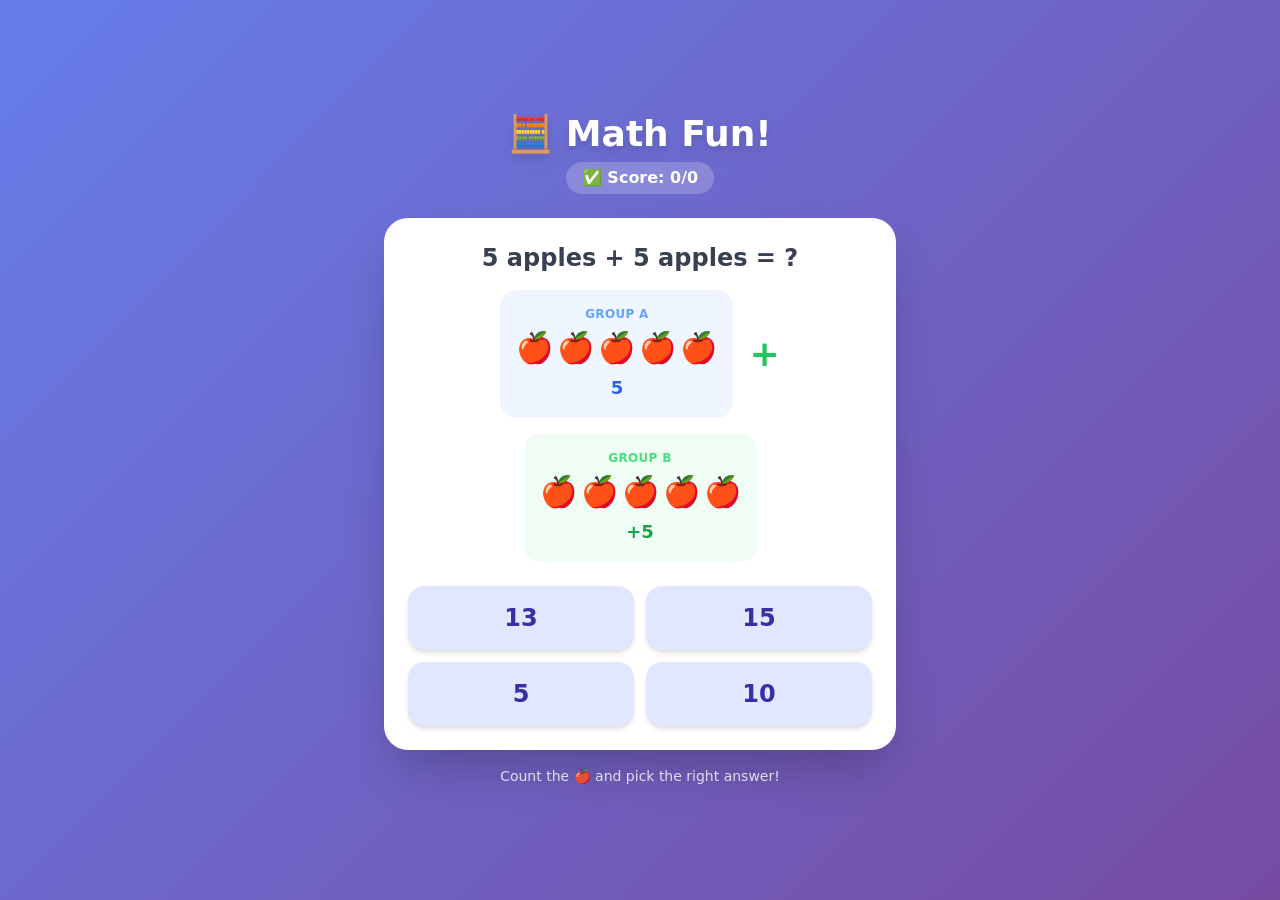
==== charlie-math-game/index.html @ 93c5af6c "Add files via upload" ====
<!DOCTYPE html>
<html lang="en">
  <head>
    <meta charset="UTF-8" />
    <link rel="icon" type="image/svg+xml" href="data:image/svg+xml,<svg xmlns='http://www.w3.org/2000/svg' viewBox='0 0 100 100'><text y='.9em' font-size='90'>🧮</text></svg>" />
    <meta name="viewport" content="width=device-width, initial-scale=1.0" />
    <title>Charlie's Math Game 🧮</title>
    <script type="module" crossorigin src="/charlie-math-game/assets/index-BTXUrdqa.js"></script>
    <link rel="stylesheet" crossorigin href="/charlie-math-game/assets/index-CpV2i9ED.css">
  </head>
  <body>
    <div id="root"></div>
  </body>
</html>
---- charlie-math-game/assets/index-CpV2i9ED.css ----
*,:before,:after{--tw-border-spacing-x: 0;--tw-border-spacing-y: 0;--tw-translate-x: 0;--tw-translate-y: 0;--tw-rotate: 0;--tw-skew-x: 0;--tw-skew-y: 0;--tw-scale-x: 1;--tw-scale-y: 1;--tw-pan-x: ;--tw-pan-y: ;--tw-pinch-zoom: ;--tw-scroll-snap-strictness: proximity;--tw-gradient-from-position: ;--tw-gradient-via-position: ;--tw-gradient-to-position: ;--tw-ordinal: ;--tw-slashed-zero: ;--tw-numeric-figure: ;--tw-numeric-spacing: ;--tw-numeric-fraction: ;--tw-ring-inset: ;--tw-ring-offset-width: 0px;--tw-ring-offset-color: #fff;--tw-ring-color: rgb(59 130 246 / .5);--tw-ring-offset-shadow: 0 0 #0000;--tw-ring-shadow: 0 0 #0000;--tw-shadow: 0 0 #0000;--tw-shadow-colored: 0 0 #0000;--tw-blur: ;--tw-brightness: ;--tw-contrast: ;--tw-grayscale: ;--tw-hue-rotate: ;--tw-invert: ;--tw-saturate: ;--tw-sepia: ;--tw-drop-shadow: ;--tw-backdrop-blur: ;--tw-backdrop-brightness: ;--tw-backdrop-contrast: ;--tw-backdrop-grayscale: ;--tw-backdrop-hue-rotate: ;--tw-backdrop-invert: ;--tw-backdrop-opacity: ;--tw-backdrop-saturate: ;--tw-backdrop-sepia: ;--tw-contain-size: ;--tw-contain-layout: ;--tw-contain-paint: ;--tw-contain-style: }::backdrop{--tw-border-spacing-x: 0;--tw-border-spacing-y: 0;--tw-translate-x: 0;--tw-translate-y: 0;--tw-rotate: 0;--tw-skew-x: 0;--tw-skew-y: 0;--tw-scale-x: 1;--tw-scale-y: 1;--tw-pan-x: ;--tw-pan-y: ;--tw-pinch-zoom: ;--tw-scroll-snap-strictness: proximity;--tw-gradient-from-position: ;--tw-gradient-via-position: ;--tw-gradient-to-position: ;--tw-ordinal: ;--tw-slashed-zero: ;--tw-numeric-figure: ;--tw-numeric-spacing: ;--tw-numeric-fraction: ;--tw-ring-inset: ;--tw-ring-offset-width: 0px;--tw-ring-offset-color: #fff;--tw-ring-color: rgb(59 130 246 / .5);--tw-ring-offset-shadow: 0 0 #0000;--tw-ring-shadow: 0 0 #0000;--tw-shadow: 0 0 #0000;--tw-shadow-colored: 0 0 #0000;--tw-blur: ;--tw-brightness: ;--tw-contrast: ;--tw-grayscale: ;--tw-hue-rotate: ;--tw-invert: ;--tw-saturate: ;--tw-sepia: ;--tw-drop-shadow: ;--tw-backdrop-blur: ;--tw-backdrop-brightness: ;--tw-backdrop-contrast: ;--tw-backdrop-grayscale: ;--tw-backdrop-hue-rotate: ;--tw-backdrop-invert: ;--tw-backdrop-opacity: ;--tw-backdrop-saturate: ;--tw-backdrop-sepia: ;--tw-contain-size: ;--tw-contain-layout: ;--tw-contain-paint: ;--tw-contain-style: }*,:before,:after{box-sizing:border-box;border-width:0;border-style:solid;border-color:#e5e7eb}:before,:after{--tw-content: ""}html,:host{line-height:1.5;-webkit-text-size-adjust:100%;-moz-tab-size:4;-o-tab-size:4;tab-size:4;font-family:ui-sans-serif,system-ui,sans-serif,"Apple Color Emoji","Segoe UI Emoji",Segoe UI Symbol,"Noto Color Emoji";font-feature-settings:normal;font-variation-settings:normal;-webkit-tap-highlight-color:transparent}body{margin:0;line-height:inherit}hr{height:0;color:inherit;border-top-width:1px}abbr:where([title]){-webkit-text-decoration:underline dotted;text-decoration:underline dotted}h1,h2,h3,h4,h5,h6{font-size:inherit;font-weight:inherit}a{color:inherit;text-decoration:inherit}b,strong{font-weight:bolder}code,kbd,samp,pre{font-family:ui-monospace,SFMono-Regular,Menlo,Monaco,Consolas,Liberation Mono,Courier New,monospace;font-feature-settings:normal;font-variation-settings:normal;font-size:1em}small{font-size:80%}sub,sup{font-size:75%;line-height:0;position:relative;vertical-align:baseline}sub{bottom:-.25em}sup{top:-.5em}table{text-indent:0;border-color:inherit;border-collapse:collapse}button,input,optgroup,select,textarea{font-family:inherit;font-feature-settings:inherit;font-variation-settings:inherit;font-size:100%;font-weight:inherit;line-height:inherit;letter-spacing:inherit;color:inherit;margin:0;padding:0}button,select{text-transform:none}button,input:where([type=button]),input:where([type=reset]),input:where([type=submit]){-webkit-appearance:button;background-color:transparent;background-image:none}:-moz-focusring{outline:auto}:-moz-ui-invalid{box-shadow:none}progress{vertical-align:baseline}::-webkit-inner-spin-button,::-webkit-outer-spin-button{height:auto}[type=search]{-webkit-appearance:textfield;outline-offset:-2px}::-webkit-search-decoration{-webkit-appearance:none}::-webkit-file-upload-button{-webkit-appearance:button;font:inherit}summary{display:list-item}blockquote,dl,dd,h1,h2,h3,h4,h5,h6,hr,figure,p,pre{margin:0}fieldset{margin:0;padding:0}legend{padding:0}ol,ul,menu{list-style:none;margin:0;padding:0}dialog{padding:0}textarea{resize:vertical}input::-moz-placeholder,textarea::-moz-placeholder{opacity:1;color:#9ca3af}input::placeholder,textarea::placeholder{opacity:1;color:#9ca3af}button,[role=button]{cursor:pointer}:disabled{cursor:default}img,svg,video,canvas,audio,iframe,embed,object{display:block;vertical-align:middle}img,video{max-width:100%;height:auto}[hidden]:where(:not([hidden=until-found])){display:none}.mb-3{margin-bottom:.75rem}.mb-4{margin-bottom:1rem}.mb-6{margin-bottom:1.5rem}.mt-1{margin-top:.25rem}.mt-2{margin-top:.5rem}.mt-4{margin-top:1rem}.mt-5{margin-top:1.25rem}.flex{display:flex}.grid{display:grid}.min-h-screen{min-height:100vh}.w-full{width:100%}.min-w-24{min-width:6rem}.max-w-lg{max-width:32rem}.transform{transform:translate(var(--tw-translate-x),var(--tw-translate-y)) rotate(var(--tw-rotate)) skew(var(--tw-skew-x)) skewY(var(--tw-skew-y)) scaleX(var(--tw-scale-x)) scaleY(var(--tw-scale-y))}@keyframes pulse{50%{opacity:.5}}.animate-pulse{animation:pulse 2s cubic-bezier(.4,0,.6,1) infinite}.cursor-pointer{cursor:pointer}.grid-cols-2{grid-template-columns:repeat(2,minmax(0,1fr))}.flex-col{flex-direction:column}.flex-wrap{flex-wrap:wrap}.items-center{align-items:center}.justify-center{justify-content:center}.gap-1{gap:.25rem}.gap-2{gap:.5rem}.gap-3{gap:.75rem}.gap-4{gap:1rem}.rounded-2xl{border-radius:1rem}.rounded-3xl{border-radius:1.5rem}.rounded-full{border-radius:9999px}.bg-blue-50{--tw-bg-opacity: 1;background-color:rgb(239 246 255 / var(--tw-bg-opacity, 1))}.bg-gray-100{--tw-bg-opacity: 1;background-color:rgb(243 244 246 / var(--tw-bg-opacity, 1))}.bg-green-500{--tw-bg-opacity: 1;background-color:rgb(34 197 94 / var(--tw-bg-opacity, 1))}.bg-indigo-100{--tw-bg-opacity: 1;background-color:rgb(224 231 255 / var(--tw-bg-opacity, 1))}.bg-indigo-500{--tw-bg-opacity: 1;background-color:rgb(99 102 241 / var(--tw-bg-opacity, 1))}.bg-red-400{--tw-bg-opacity: 1;background-color:rgb(248 113 113 / var(--tw-bg-opacity, 1))}.bg-white{--tw-bg-opacity: 1;background-color:rgb(255 255 255 / var(--tw-bg-opacity, 1))}.bg-yellow-400{--tw-bg-opacity: 1;background-color:rgb(250 204 21 / var(--tw-bg-opacity, 1))}.bg-opacity-20{--tw-bg-opacity: .2}.p-4{padding:1rem}.p-6{padding:1.5rem}.px-4{padding-left:1rem;padding-right:1rem}.px-8{padding-left:2rem;padding-right:2rem}.py-1{padding-top:.25rem;padding-bottom:.25rem}.py-3{padding-top:.75rem;padding-bottom:.75rem}.py-4{padding-top:1rem;padding-bottom:1rem}.text-center{text-align:center}.text-2xl{font-size:1.5rem;line-height:2rem}.text-3xl{font-size:1.875rem;line-height:2.25rem}.text-4xl{font-size:2.25rem;line-height:2.5rem}.text-lg{font-size:1.125rem;line-height:1.75rem}.text-sm{font-size:.875rem;line-height:1.25rem}.text-xl{font-size:1.25rem;line-height:1.75rem}.text-xs{font-size:.75rem;line-height:1rem}.font-black{font-weight:900}.font-bold{font-weight:700}.font-semibold{font-weight:600}.uppercase{text-transform:uppercase}.tracking-wide{letter-spacing:.025em}.text-blue-400{--tw-text-opacity: 1;color:rgb(96 165 250 / var(--tw-text-opacity, 1))}.text-blue-600{--tw-text-opacity: 1;color:rgb(37 99 235 / var(--tw-text-opacity, 1))}.text-gray-400{--tw-text-opacity: 1;color:rgb(156 163 175 / var(--tw-text-opacity, 1))}.text-gray-700{--tw-text-opacity: 1;color:rgb(55 65 81 / var(--tw-text-opacity, 1))}.text-green-600{--tw-text-opacity: 1;color:rgb(22 163 74 / var(--tw-text-opacity, 1))}.text-indigo-800{--tw-text-opacity: 1;color:rgb(55 48 163 / var(--tw-text-opacity, 1))}.text-purple-600{--tw-text-opacity: 1;color:rgb(147 51 234 / var(--tw-text-opacity, 1))}.text-red-500{--tw-text-opacity: 1;color:rgb(239 68 68 / var(--tw-text-opacity, 1))}.text-white{--tw-text-opacity: 1;color:rgb(255 255 255 / var(--tw-text-opacity, 1))}.text-opacity-80{--tw-text-opacity: .8}.line-through{text-decoration-line:line-through}.shadow-2xl{--tw-shadow: 0 25px 50px -12px rgb(0 0 0 / .25);--tw-shadow-colored: 0 25px 50px -12px var(--tw-shadow-color);box-shadow:var(--tw-ring-offset-shadow, 0 0 #0000),var(--tw-ring-shadow, 0 0 #0000),var(--tw-shadow)}.shadow-lg{--tw-shadow: 0 10px 15px -3px rgb(0 0 0 / .1), 0 4px 6px -4px rgb(0 0 0 / .1);--tw-shadow-colored: 0 10px 15px -3px var(--tw-shadow-color), 0 4px 6px -4px var(--tw-shadow-color);box-shadow:var(--tw-ring-offset-shadow, 0 0 #0000),var(--tw-ring-shadow, 0 0 #0000),var(--tw-shadow)}.shadow-md{--tw-shadow: 0 4px 6px -1px rgb(0 0 0 / .1), 0 2px 4px -2px rgb(0 0 0 / .1);--tw-shadow-colored: 0 4px 6px -1px var(--tw-shadow-color), 0 2px 4px -2px var(--tw-shadow-color);box-shadow:var(--tw-ring-offset-shadow, 0 0 #0000),var(--tw-ring-shadow, 0 0 #0000),var(--tw-shadow)}.drop-shadow-lg{--tw-drop-shadow: drop-shadow(0 10px 8px rgb(0 0 0 / .04)) drop-shadow(0 4px 3px rgb(0 0 0 / .1));filter:var(--tw-blur) var(--tw-brightness) var(--tw-contrast) var(--tw-grayscale) var(--tw-hue-rotate) var(--tw-invert) var(--tw-saturate) var(--tw-sepia) var(--tw-drop-shadow)}.transition{transition-property:color,background-color,border-color,text-decoration-color,fill,stroke,opacity,box-shadow,transform,filter,backdrop-filter;transition-timing-function:cubic-bezier(.4,0,.2,1);transition-duration:.15s}.transition-all{transition-property:all;transition-timing-function:cubic-bezier(.4,0,.2,1);transition-duration:.15s}.duration-200{transition-duration:.2s}.hover\:scale-105:hover{--tw-scale-x: 1.05;--tw-scale-y: 1.05;transform:translate(var(--tw-translate-x),var(--tw-translate-y)) rotate(var(--tw-rotate)) skew(var(--tw-skew-x)) skewY(var(--tw-skew-y)) scaleX(var(--tw-scale-x)) scaleY(var(--tw-scale-y))}.hover\:bg-indigo-200:hover{--tw-bg-opacity: 1;background-color:rgb(199 210 254 / var(--tw-bg-opacity, 1))}.hover\:bg-indigo-600:hover{--tw-bg-opacity: 1;background-color:rgb(79 70 229 / var(--tw-bg-opacity, 1))}.disabled\:cursor-default:disabled{cursor:default}
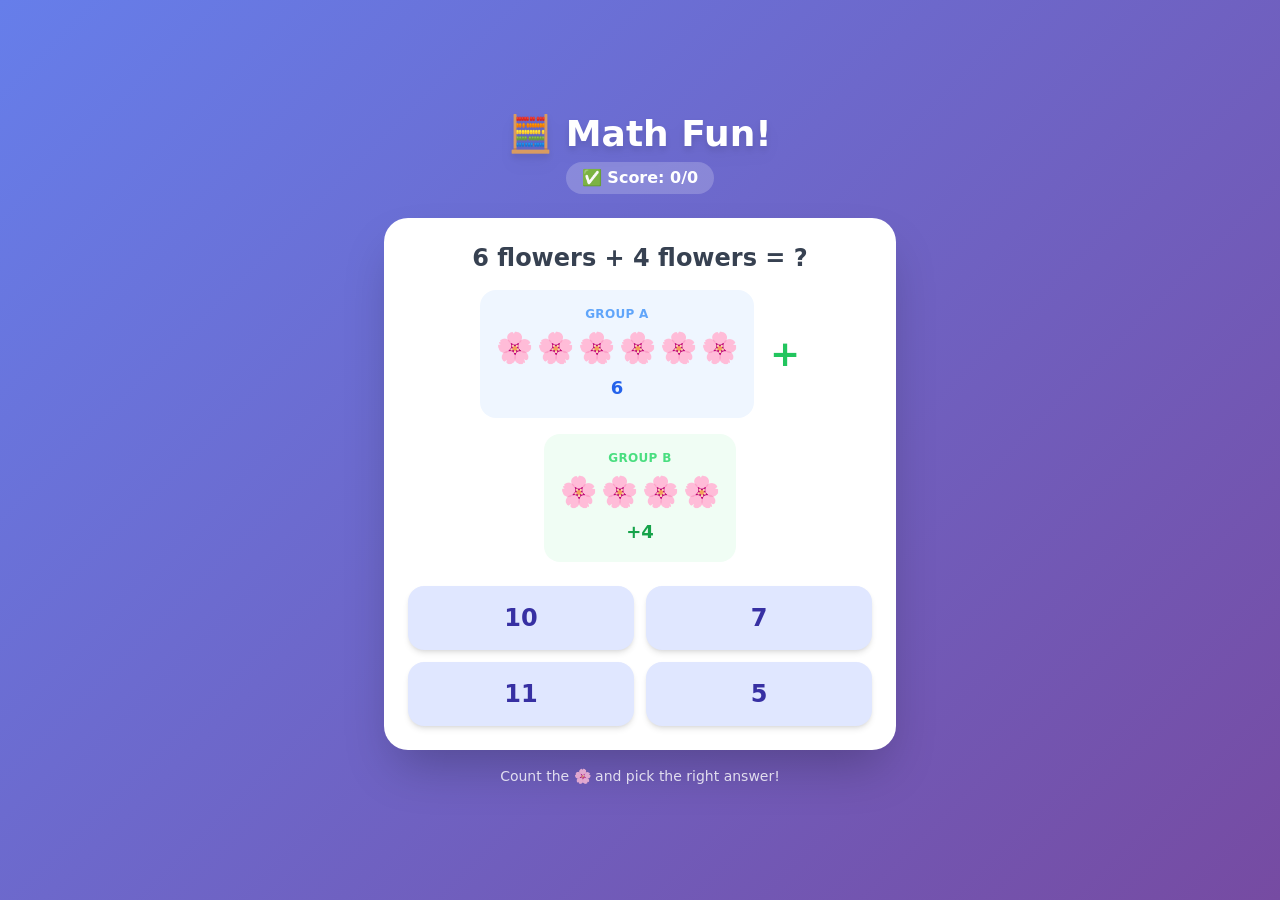
==== commit 76eb09be: "Add files via upload" ====
--- a/charlie-math-game/index.html
+++ b/charlie-math-game/index.html
@@ -5,8 +5,8 @@
     <link rel="icon" type="image/svg+xml" href="data:image/svg+xml,<svg xmlns='http://www.w3.org/2000/svg' viewBox='0 0 100 100'><text y='.9em' font-size='90'>🧮</text></svg>" />
     <meta name="viewport" content="width=device-width, initial-scale=1.0" />
     <title>Charlie's Math Game 🧮</title>
-    <script type="module" crossorigin src="/charlie-math-game/assets/index-BTXUrdqa.js"></script>
-    <link rel="stylesheet" crossorigin href="/charlie-math-game/assets/index-CpV2i9ED.css">
+    <script type="module" crossorigin src="./assets/index-BTXUrdqa.js"></script>
+    <link rel="stylesheet" crossorigin href="./assets/index-CpV2i9ED.css">
   </head>
   <body>
     <div id="root"></div>
